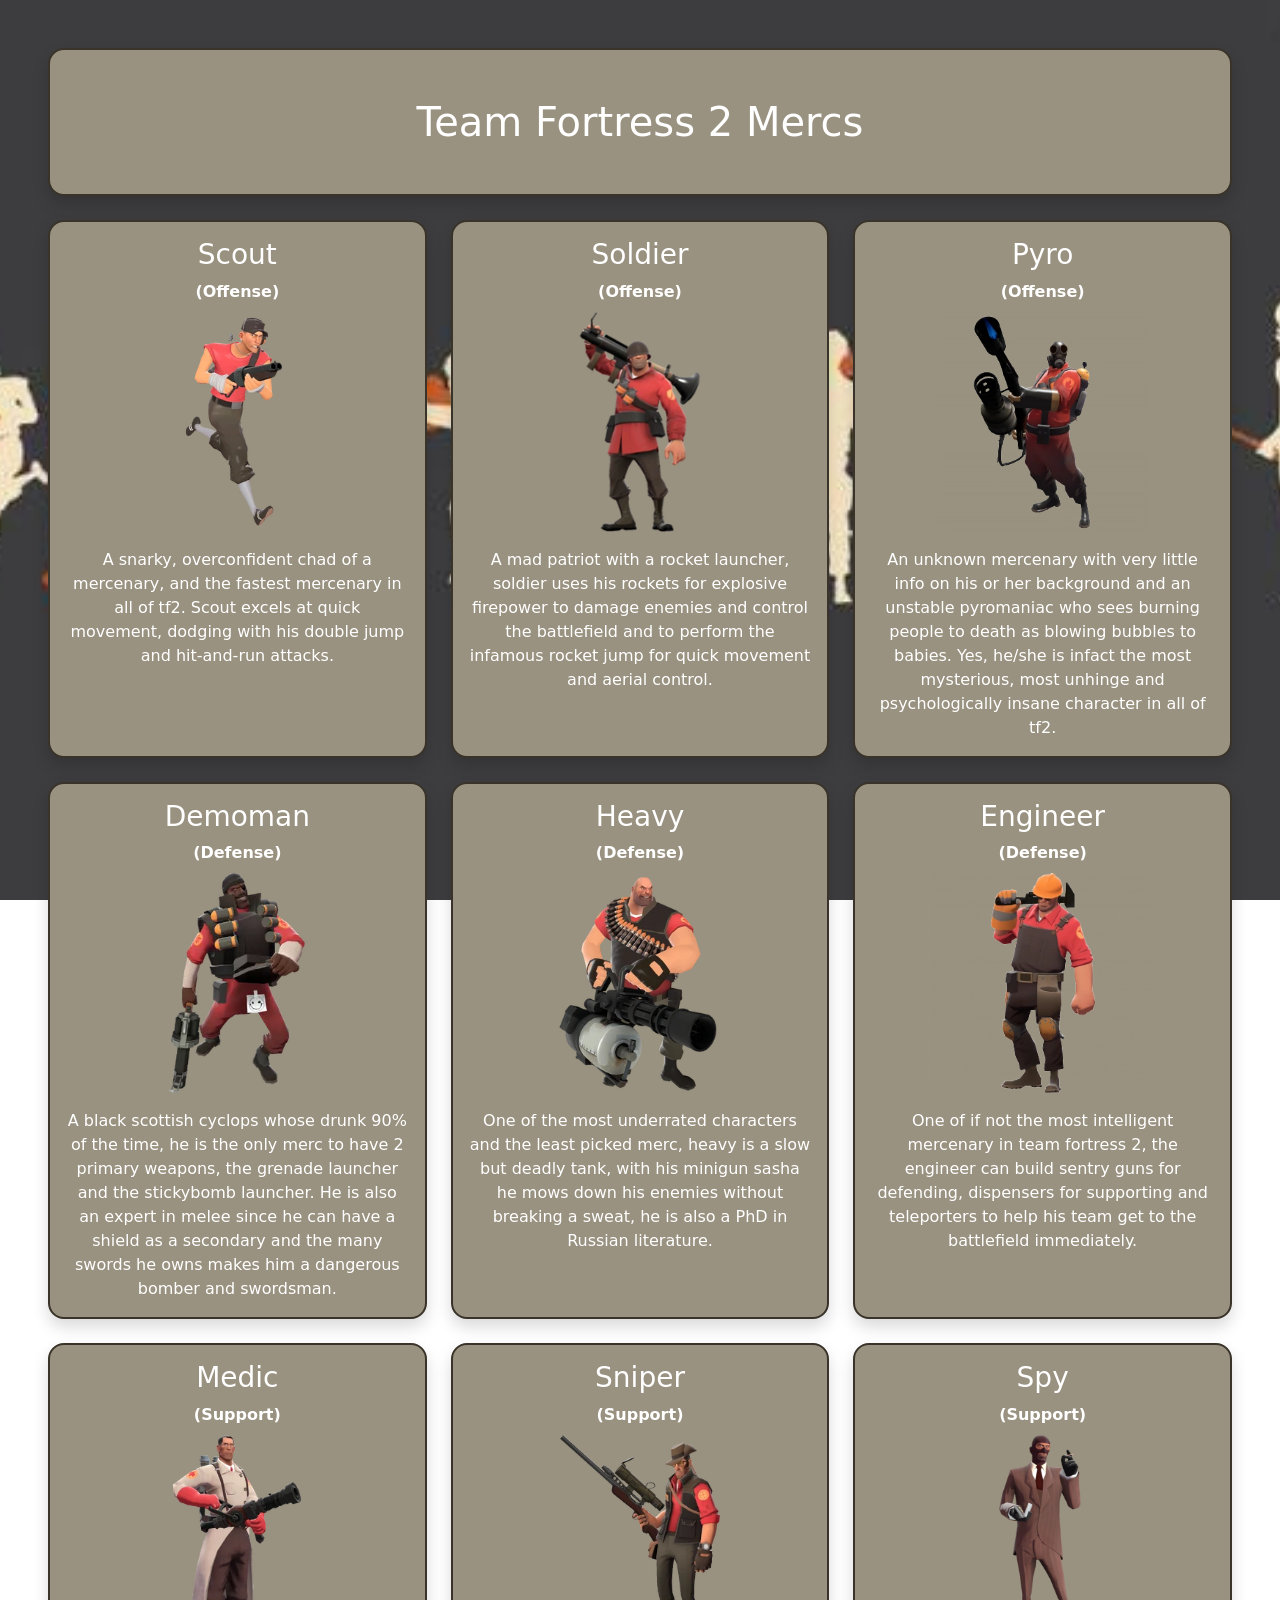
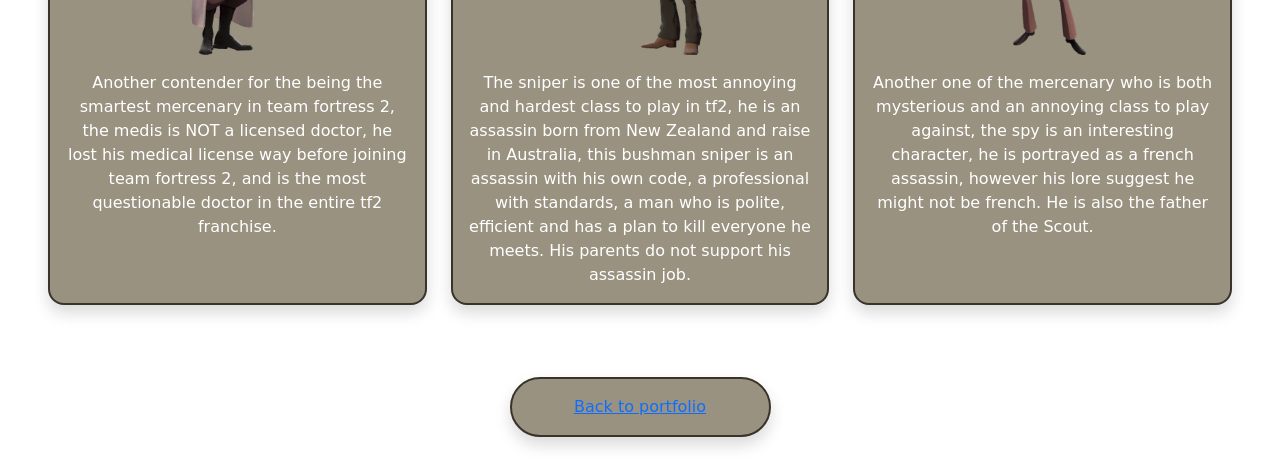
==== A2_json/index.html @ d079b934 "will it work again" ====
<!doctype html>
<html lang="en" data-bs-theme="light">
  <head>
    <title>Team Fortress 2 Mercs</title>
    <meta charset="utf-8" />
    <meta name="viewport" content="width=device-width, initial-scale=1" />

    <link
      href="https://cdn.jsdelivr.net/npm/bootstrap@5.3.8/dist/css/bootstrap.min.css"
      rel="stylesheet"
    />

    <style>
      body {
        min-height: 100vh;
        background-image: url("images/silhouettes.jpg");
        background-size: cover;
        background-position: center;
        background-attachment: fixed;
        background-repeat: no-repeat;
      }

      .tf2-card {
        background-color: rgb(154, 146, 128);
        color: #201d18;
        border: 2px solid #393329;
      }

      .merc-image {
        width: 100%;
        height: 220px;
        object-fit: contain;
        object-position: center;
      }

      .merc-card {
        height: 100%;
      }

      .merc-description {
        overflow-wrap: anywhere;
      }

      .card {
        background-color: rgb(154, 146, 128);
        color: #201d18;
        border: 2px solid #393329;
        object-position: center;
      }
    </style>
  </head>

  <body>
    <div class="container-fluid p-4 p-md-5">
      <div class="card tf2-card rounded-4 p-4 p-md-5 shadow mb-4 text-white">
        <h1 class="text-center mb-0">Team Fortress 2 Mercs</h1>
      </div>

      <div class="row g-4" id="parent"></div>
    </div>

    <div class="container my-4">
      <div class="row justify-content-center">
        <div class="col-3 text-center">
          <div class="card rounded-5 p-3 shadow">
            <a href="https://ennerdajme.github.io/">Back to portfolio</a>
          </div>
        </div>
      </div>
    </div>
    <script>
      const people = [
        {
          tf2class: "Scout",
          classtype: "(Offense)",
          image: "Scout_Full_Body.webp",
          description:
            "A snarky, overconfident chad of a mercenary, and the fastest mercenary in all of tf2. Scout excels at quick movement, dodging with his double jump and hit-and-run attacks.",
        },
        {
          tf2class: "Soldier",
          classtype: "(Offense)",
          image: "250px-Soldier.webp",
          description:
            "A mad patriot with a rocket launcher, soldier uses his rockets for explosive firepower to damage enemies and control the battlefield and to perform the infamous rocket jump for quick movement and aerial control.",
        },
        {
          tf2class: "Pyro",
          classtype: "(Offense)",
          image: "300px-Pyro.webp",
          description:
            "An unknown mercenary with very little info on his or her background and an unstable pyromaniac who sees burning people to death as blowing bubbles to babies. Yes, he/she is infact the most mysterious, most unhinge and psychologically insane character in all of tf2.",
        },
        {
          tf2class: "Demoman",
          classtype: "(Defense)",
          image: "Demoman.webp",
          description:
            "A black scottish cyclops whose drunk 90% of the time, he is the only merc to have 2 primary weapons, the grenade launcher and the stickybomb launcher. He is also an expert in melee since he can have a shield as a secondary and the many swords he owns makes him a dangerous bomber and swordsman.",
        },
        {
          tf2class: "Heavy",
          classtype: "(Defense)",
          image: "H.W.G.webp",
          description:
            "One of the most underrated characters and the least picked merc, heavy is a slow but deadly tank, with his minigun sasha he mows down his enemies without breaking a sweat, he is also a PhD in Russian literature.",
        },
        {
          tf2class: "Engineer",
          classtype: "(Defense)",
          image: "300px-Engineer.webp",
          description:
            "One of if not the most intelligent mercenary in team fortress 2, the engineer can build sentry guns for defending, dispensers for supporting and teleporters to help his team get to the battlefield immediately.",
        },
        {
          tf2class: "Medic",
          classtype: "(Support)",
          image: "Medic.webp",
          description:
            "Another contender for the being the smartest mercenary in team fortress 2, the medis is NOT a licensed doctor, he lost his medical license way before joining team fortress 2, and is the most questionable doctor in the entire tf2 franchise.",
        },
        {
          tf2class: "Sniper",
          classtype: "(Support)",
          image: "Sniper.webp",
          description:
            "The sniper is one of the most annoying and hardest class to play in tf2, he is an assassin born from New Zealand and raise in Australia, this bushman sniper is an assassin with his own code, a professional with standards, a man who is polite, efficient and has a plan to kill everyone he meets. His parents do not support his assassin job.",
        },
        {
          tf2class: "Spy",
          classtype: "(Support)",
          image: "Spy.webp",
          description:
            "Another one of the mercenary who is both mysterious and an annoying class to play against, the spy is an interesting character, he is portrayed as a french assassin, however his lore suggest he might not be french. He is also the father of the Scout.",
        },
      ];

      const elParent = document.getElementById("parent");

      for (let i = 0; i < people.length; i++) {
        elParent.innerHTML += `
          <div class="col-12 col-md-6 col-lg-4">
            <div class="card tf2-card merc-card p-3 shadow rounded-4 text-center text-white">

              <h2 class="h3">
                ${people[i].tf2class}
              </h2>

              <p class="fw-bold mb-2">
                ${people[i].classtype}
              </p>

              <img
                src="images/${people[i].image}"
                alt="${people[i].tf2class}"
                class="merc-image mb-3"
                loading="lazy"
              />

              <p class="merc-description mb-0">
                ${people[i].description}
              </p>

            </div>
          </div>
        `;
      }
    </script>

    <script
      src="https://cdn.jsdelivr.net/npm/bootstrap@5.3.8/dist/js/bootstrap.bundle.min.js"
      crossorigin="anonymous"
    ></script>
  </body>
</html>
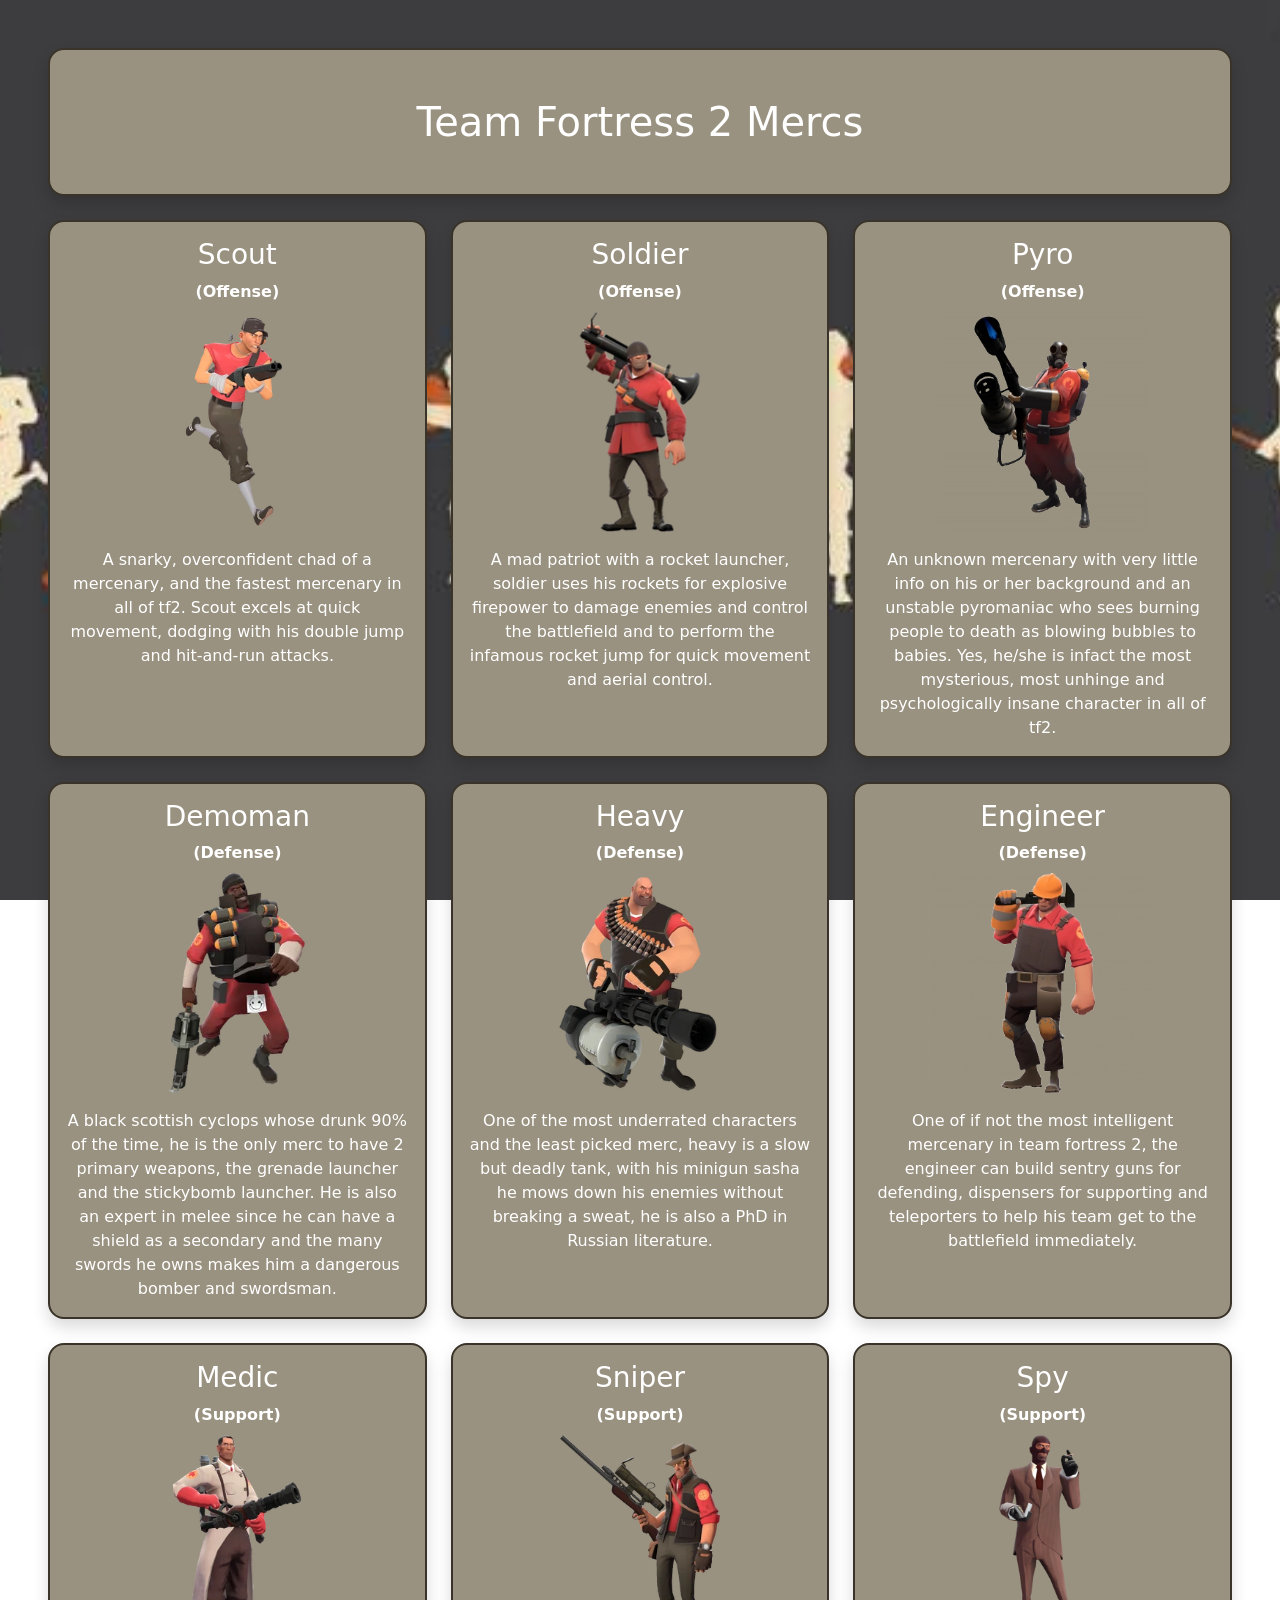
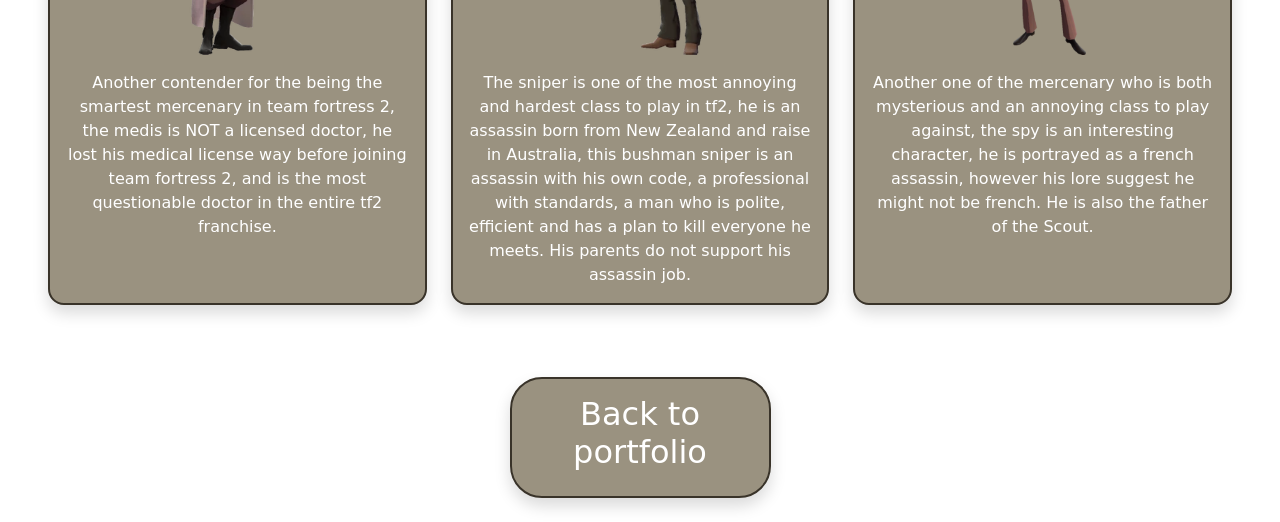
==== commit 2febc9b3: "changed the style of the back to portfolio" ====
--- a/A2_json/index.html
+++ b/A2_json/index.html
@@ -63,7 +63,12 @@
       <div class="row justify-content-center">
         <div class="col-3 text-center">
           <div class="card rounded-5 p-3 shadow">
-            <a href="https://ennerdajme.github.io/">Back to portfolio</a>
+            <a
+              class="h2 text-center"
+              style="color: white; text-decoration: none"
+              href="https://ennerdajme.github.io/"
+              >Back to portfolio</a
+            >
           </div>
         </div>
       </div>
